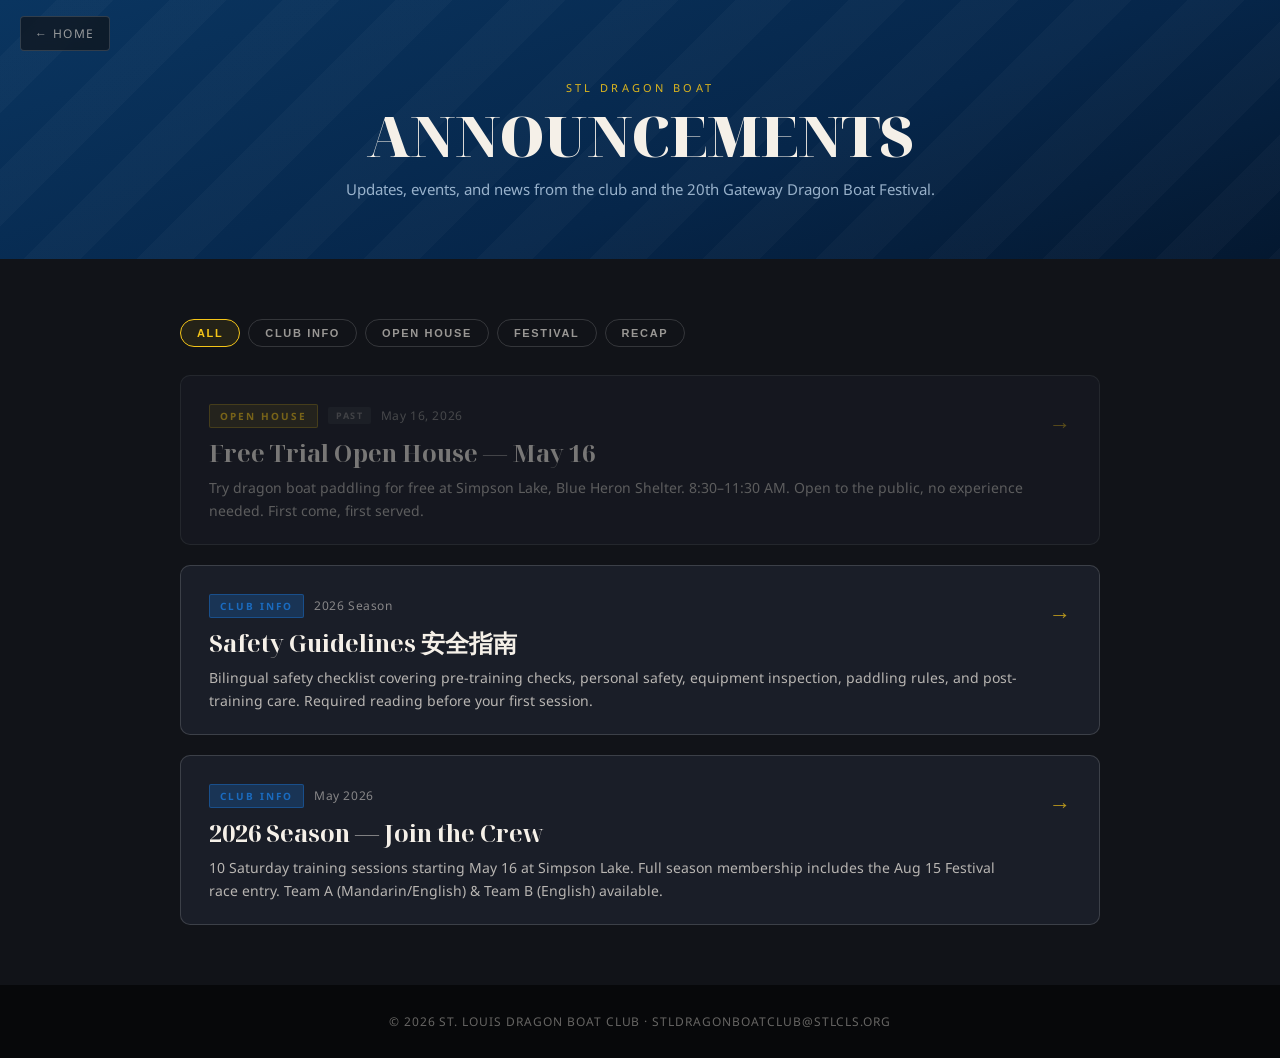
==== announcements.html @ c7f33095 "Add Drop-In section, next session bar, past event badges - Add Drop-In ($20) button/quick-link (href" ====
<!DOCTYPE html>
<html lang="en">
<head>
<meta charset="UTF-8">
<meta name="viewport" content="width=device-width, initial-scale=1.0">
<title>Announcements — STL Dragon Boat</title>
<link rel="stylesheet" href="style.css">
<style>
.page-hero {
  background: linear-gradient(160deg, #0A3560 0%, #06264A 60%, #041830 100%);
  padding: 80px 20px 60px;
  text-align: center;
  position: relative;
  overflow: hidden;
}
.page-hero::before {
  content: '';
  position: absolute;
  inset: 0;
  background: repeating-linear-gradient(
    135deg,
    transparent, transparent 40px,
    rgba(255,255,255,0.025) 40px,
    rgba(255,255,255,0.025) 80px
  );
}
.page-hero-inner { position: relative; z-index: 2; max-width: 600px; margin: 0 auto; }
.page-hero h1 {
  font-size: clamp(32px, 7vw, 56px);
  text-transform: uppercase;
  letter-spacing: -0.01em;
}
.page-hero p { font-size: 15px; color: var(--mist); opacity: 0.75; margin-top: 12px; }

.filter-row {
  display: flex;
  gap: 8px;
  flex-wrap: wrap;
  margin-bottom: 28px;
}
.filter-btn {
  padding: 7px 16px;
  border-radius: 20px;
  font-size: 11px;
  font-weight: 600;
  letter-spacing: 0.15em;
  text-transform: uppercase;
  border: 1px solid var(--border);
  background: transparent;
  color: rgba(245,240,232,0.6);
  cursor: pointer;
  transition: all 0.15s;
}
.filter-btn:hover,
.filter-btn.active { border-color: var(--gold); color: var(--gold); background: rgba(245,197,24,0.08); }

/* show/hide by data-type */
.post-card[data-type] { display: grid; }
body[data-filter="club"]     .post-card:not([data-type="club"])      { display: none; }
body[data-filter="openhouse"] .post-card:not([data-type="openhouse"]){ display: none; }
body[data-filter="festival"]  .post-card:not([data-type="festival"]) { display: none; }
body[data-filter="recap"]     .post-card:not([data-type="recap"])    { display: none; }
</style>
</head>
<body>

<nav class="back-nav">
  <a href="index.html" class="back-link">← Home</a>
</nav>

<div class="page-hero">
  <div class="page-hero-inner">
    <span class="section-label">STL Dragon Boat</span>
    <h1>Announcements</h1>
    <p>Updates, events, and news from the club and the 20th Gateway Dragon Boat Festival.</p>
  </div>
</div>

<section>
  <!-- Filter buttons -->
  <div class="filter-row">
    <button class="filter-btn active" onclick="setFilter(this, '')">All</button>
    <button class="filter-btn" onclick="setFilter(this, 'club')">Club Info</button>
    <button class="filter-btn" onclick="setFilter(this, 'openhouse')">Open House</button>
    <button class="filter-btn" onclick="setFilter(this, 'festival')">Festival</button>
    <button class="filter-btn" onclick="setFilter(this, 'recap')">Recap</button>
  </div>

  <!-- Post list — Claude adds new cards here (newest first) -->
  <div class="post-grid">

    <a class="post-card is-past" href="posts/open-house-2026-05-16.html" data-type="openhouse">
      <div>
        <div class="post-meta">
          <span class="post-type type-openhouse">Open House</span>
          <span class="badge-past">Past</span>
          <span class="post-date">May 16, 2026</span>
        </div>
        <div class="post-title">Free Trial Open House — May 16</div>
        <div class="post-summary">Try dragon boat paddling for free at Simpson Lake, Blue Heron Shelter. 8:30–11:30 AM. Open to the public, no experience needed. First come, first served.</div>
      </div>
      <div class="post-arrow">→</div>
    </a>

    <a class="post-card" href="posts/safety.html" data-type="club">
      <div>
        <div class="post-meta">
          <span class="post-type type-club">Club Info</span>
          <span class="post-date">2026 Season</span>
        </div>
        <div class="post-title">Safety Guidelines 安全指南</div>
        <div class="post-summary">Bilingual safety checklist covering pre-training checks, personal safety, equipment inspection, paddling rules, and post-training care. Required reading before your first session.</div>
      </div>
      <div class="post-arrow">→</div>
    </a>

    <a class="post-card" href="posts/season-2026.html" data-type="club">
      <div>
        <div class="post-meta">
          <span class="post-type type-club">Club Info</span>
          <span class="post-date">May 2026</span>
        </div>
        <div class="post-title">2026 Season — Join the Crew</div>
        <div class="post-summary">10 Saturday training sessions starting May 16 at Simpson Lake. Full season membership includes the Aug 15 Festival race entry. Team A (Mandarin/English) &amp; Team B (English) available.</div>
      </div>
      <div class="post-arrow">→</div>
    </a>

  </div>
</section>

<footer>
  © 2026 St. Louis Dragon Boat Club · stldragonboatclub@stlcls.org
</footer>

<script>
function setFilter(btn, type) {
  document.querySelectorAll('.filter-btn').forEach(b => b.classList.remove('active'));
  btn.classList.add('active');
  document.body.dataset.filter = type;
}
</script>
</body>
</html>
---- style.css ----
/* ═══════════════════════════════════════════════════
   STL Dragon Boat — Shared Design System
   All pages import this file for consistent styling.
   ═══════════════════════════════════════════════════ */

@import url('https://fonts.googleapis.com/css2?family=Noto+Serif+Display:wght@700;900&family=Noto+Sans:wght@300;400;600&family=Noto+Serif+SC:wght@700&display=swap');

/* ── TOKENS ── */
:root {
  --red:          #D91F3A;
  --gold:         #F5C518;
  --gold-dark:    #C9A000;
  --ink:          #111318;
  --paper:        #F5F0E8;
  --water:        #0A3560;
  --water-light:  #1A6BBF;
  --mist:         #C8DFF5;
  --surface:      #1A1E28;
  --surface2:     #222736;
  --border:       rgba(255,255,255,0.15);
  color-scheme: dark;
}

html { background: #111318; }

*, *::before, *::after { box-sizing: border-box; margin: 0; padding: 0; }

body {
  background: #111318 !important;
  color: #F5F0E8 !important;
  font-family: 'Noto Sans', sans-serif;
  font-weight: 400;
  overflow-x: hidden;
  -webkit-font-smoothing: antialiased;
  -moz-osx-font-smoothing: grayscale;
}

/* ── TYPOGRAPHY ── */
h1 {
  font-family: 'Noto Serif Display', serif;
  font-weight: 900;
  font-size: clamp(28px, 6vw, 52px);
  line-height: 1.1;
  letter-spacing: -0.01em;
  color: var(--paper);
}
h1 .accent {
  color: var(--gold);
  display: block;
  font-size: clamp(52px, 13vw, 120px);
}

h2 {
  font-family: 'Noto Serif Display', serif;
  font-weight: 700;
  font-size: clamp(24px, 5vw, 44px);
  line-height: 1.1;
  margin-bottom: 28px;
  color: var(--paper);
}

h3 {
  font-family: 'Noto Serif Display', serif;
  font-weight: 700;
  line-height: 1.2;
  color: var(--paper);
}

/* ── LAYOUT ── */
section {
  padding: 60px 20px;
  max-width: 960px;
  margin: 0 auto;
}
@media (max-width: 480px) {
  section { padding: 44px 16px; }
}

/* ── UTILITY ── */
.section-label {
  font-size: 11px;
  letter-spacing: 0.3em;
  text-transform: uppercase;
  color: var(--gold);
  margin-bottom: 10px;
  display: block;
  opacity: 0.9;
}

.divider {
  width: 100%;
  height: 1px;
  background: linear-gradient(90deg, transparent, var(--gold-dark), transparent);
  opacity: 0.35;
  max-width: 960px;
  margin: 0 auto;
}

.mt16 { margin-top: 16px; }
.mt32 { margin-top: 32px; }

/* ── BUTTONS ── */
.btn {
  display: inline-flex;
  align-items: center;
  justify-content: center;
  padding: 15px 28px;
  border-radius: 4px;
  font-family: 'Noto Sans', sans-serif;
  font-weight: 600;
  font-size: 14px;
  letter-spacing: 0.1em;
  text-transform: uppercase;
  text-decoration: none;
  transition: transform 0.15s, box-shadow 0.15s;
  cursor: pointer;
  min-height: 48px;
}
.btn:hover        { transform: translateY(-2px); box-shadow: 0 8px 24px rgba(0,0,0,0.45); }
.btn-primary      { background: var(--red);  color: #fff; }
.btn-gold         { background: var(--gold); color: var(--ink); }
.btn-ghost        { background: transparent; color: var(--paper); border: 1.5px solid rgba(245,240,232,0.4); }
.btn-ghost:hover  { border-color: var(--gold); color: var(--gold); }

/* ── HERO (base) ── */
.hero {
  position: relative;
  min-height: 100svh;
  display: flex;
  flex-direction: column;
  align-items: center;
  justify-content: center;
  overflow: hidden;
  background: linear-gradient(160deg, #0A3560 0%, #06264A 60%, #041830 100%);
  padding: 60px 20px 90px;
}

.hero::before {
  content: '';
  position: absolute;
  inset: 0;
  background: repeating-linear-gradient(
    135deg,
    transparent,
    transparent 40px,
    rgba(255,255,255,0.025) 40px,
    rgba(255,255,255,0.025) 80px
  );
}

.hero-inner {
  position: relative;
  z-index: 2;
  text-align: center;
  max-width: 860px;
}

/* ── RIPPLE ANIMATION ── */
.ripple {
  position: absolute;
  border-radius: 50%;
  border: 1px solid rgba(245,197,24,0.15);
  animation: expand 6s ease-out infinite;
  pointer-events: none;
}
.ripple:nth-child(1) { width: 300px;  height: 300px;  top: 50%; left: 50%; margin: -150px 0 0 -150px; animation-delay: 0s; }
.ripple:nth-child(2) { width: 600px;  height: 600px;  top: 50%; left: 50%; margin: -300px 0 0 -300px; animation-delay: 1.5s; }
.ripple:nth-child(3) { width: 900px;  height: 900px;  top: 50%; left: 50%; margin: -450px 0 0 -450px; animation-delay: 3s; }
.ripple:nth-child(4) { width: 1200px; height: 1200px; top: 50%; left: 50%; margin: -600px 0 0 -600px; animation-delay: 4.5s; }

@keyframes expand {
  0%   { transform: scale(0.2); opacity: 0; }
  20%  { opacity: 1; }
  100% { transform: scale(1);   opacity: 0; }
}

/* ── WAVE SVG ── */
.wave { position: absolute; bottom: -2px; left: 0; width: 100%; }

/* ── DRAGON EMOJI FLOAT ── */
.dragon-emoji {
  font-size: clamp(60px, 12vw, 100px);
  display: block;
  margin-bottom: 16px;
  animation: float 4s ease-in-out infinite;
}
@keyframes float {
  0%, 100% { transform: translateY(0); }
  50%       { transform: translateY(-12px); }
}

.chinese-subtitle {
  font-family: 'Noto Serif SC', serif;
  font-size: clamp(28px, 6vw, 52px);
  letter-spacing: 0.35em;
  color: var(--gold);
  opacity: 0.85;
  margin-bottom: 12px;
  display: block;
}

.tagline {
  font-size: clamp(13px, 2.2vw, 17px);
  letter-spacing: 0.2em;
  text-transform: uppercase;
  color: var(--mist);
  opacity: 0.75;
  margin: 20px 0 36px;
}

.cta-group {
  display: flex;
  gap: 12px;
  justify-content: center;
  flex-wrap: wrap;
  margin-bottom: 12px;
}

/* ── BACK NAV ── */
.back-nav {
  position: fixed;
  top: 16px;
  left: 20px;
  z-index: 100;
}
.back-link {
  display: inline-flex;
  align-items: center;
  gap: 6px;
  font-size: 12px;
  letter-spacing: 0.12em;
  text-transform: uppercase;
  color: rgba(245,240,232,0.6);
  text-decoration: none;
  background: rgba(17,19,24,0.7);
  backdrop-filter: blur(8px);
  padding: 8px 14px;
  border-radius: 4px;
  border: 1px solid var(--border);
  transition: color 0.15s, border-color 0.15s;
}
.back-link:hover { color: var(--gold); border-color: rgba(245,197,24,0.4); }

/* ── ANNOUNCEMENT CARD (used in announcements.html) ── */
.post-grid {
  display: grid;
  gap: 20px;
}

.post-card {
  background: var(--surface);
  border: 1px solid var(--border);
  border-radius: 10px;
  padding: 28px 28px 22px;
  display: grid;
  grid-template-columns: 1fr auto;
  gap: 12px 24px;
  align-items: start;
  transition: border-color 0.15s, background 0.15s;
  text-decoration: none;
  color: inherit;
}
.post-card:hover { border-color: rgba(245,197,24,0.45); background: rgba(245,197,24,0.05); }

.post-meta { display: flex; align-items: center; gap: 10px; margin-bottom: 10px; flex-wrap: wrap; }
.post-type {
  font-size: 10px;
  font-weight: 700;
  letter-spacing: 0.2em;
  text-transform: uppercase;
  padding: 4px 10px;
  border-radius: 2px;
}
.type-club     { background: rgba(26,107,191,0.3);  color: var(--water-light); border: 1px solid rgba(26,107,191,0.5); }
.type-openhouse{ background: rgba(245,197,24,0.15); color: var(--gold);         border: 1px solid rgba(245,197,24,0.4); }
.type-festival { background: rgba(217,31,58,0.2);   color: #FF6B81;             border: 1px solid rgba(217,31,58,0.45); }
.type-recap    { background: rgba(255,255,255,0.07); color: var(--paper);       border: 1px solid var(--border); }

.post-date { font-size: 12px; color: rgba(245,240,232,0.5); letter-spacing: 0.05em; }
.post-title { font-family: 'Noto Serif Display', serif; font-size: clamp(18px,3vw,24px); font-weight: 700; line-height: 1.25; margin-bottom: 8px; }
.post-summary { font-size: 14px; line-height: 1.65; color: rgba(245,240,232,0.72); }
.post-arrow { color: var(--gold); font-size: 22px; margin-top: 4px; opacity: 0.7; transition: opacity 0.15s, transform 0.15s; }
.post-card:hover .post-arrow { opacity: 1; transform: translateX(4px); }

/* ── PAST BADGE & CARD ── */
.badge-past {
  display: inline-block;
  background: rgba(255,255,255,0.07);
  color: rgba(245,240,232,0.4);
  font-size: 9px;
  font-weight: 700;
  letter-spacing: 0.13em;
  text-transform: uppercase;
  padding: 2px 8px;
  border-radius: 2px;
  vertical-align: middle;
}
.post-card.is-past {
  opacity: 0.45;
  pointer-events: none;
}
.post-card.is-past:hover {
  border-color: var(--border);
  background: var(--surface);
}

/* ── FOOTER ── */
footer {
  background: rgba(0,0,0,0.6);
  text-align: center;
  padding: 28px 20px;
  font-size: 12px;
  color: rgba(245,240,232,0.4);
  letter-spacing: 0.08em;
  text-transform: uppercase;
}
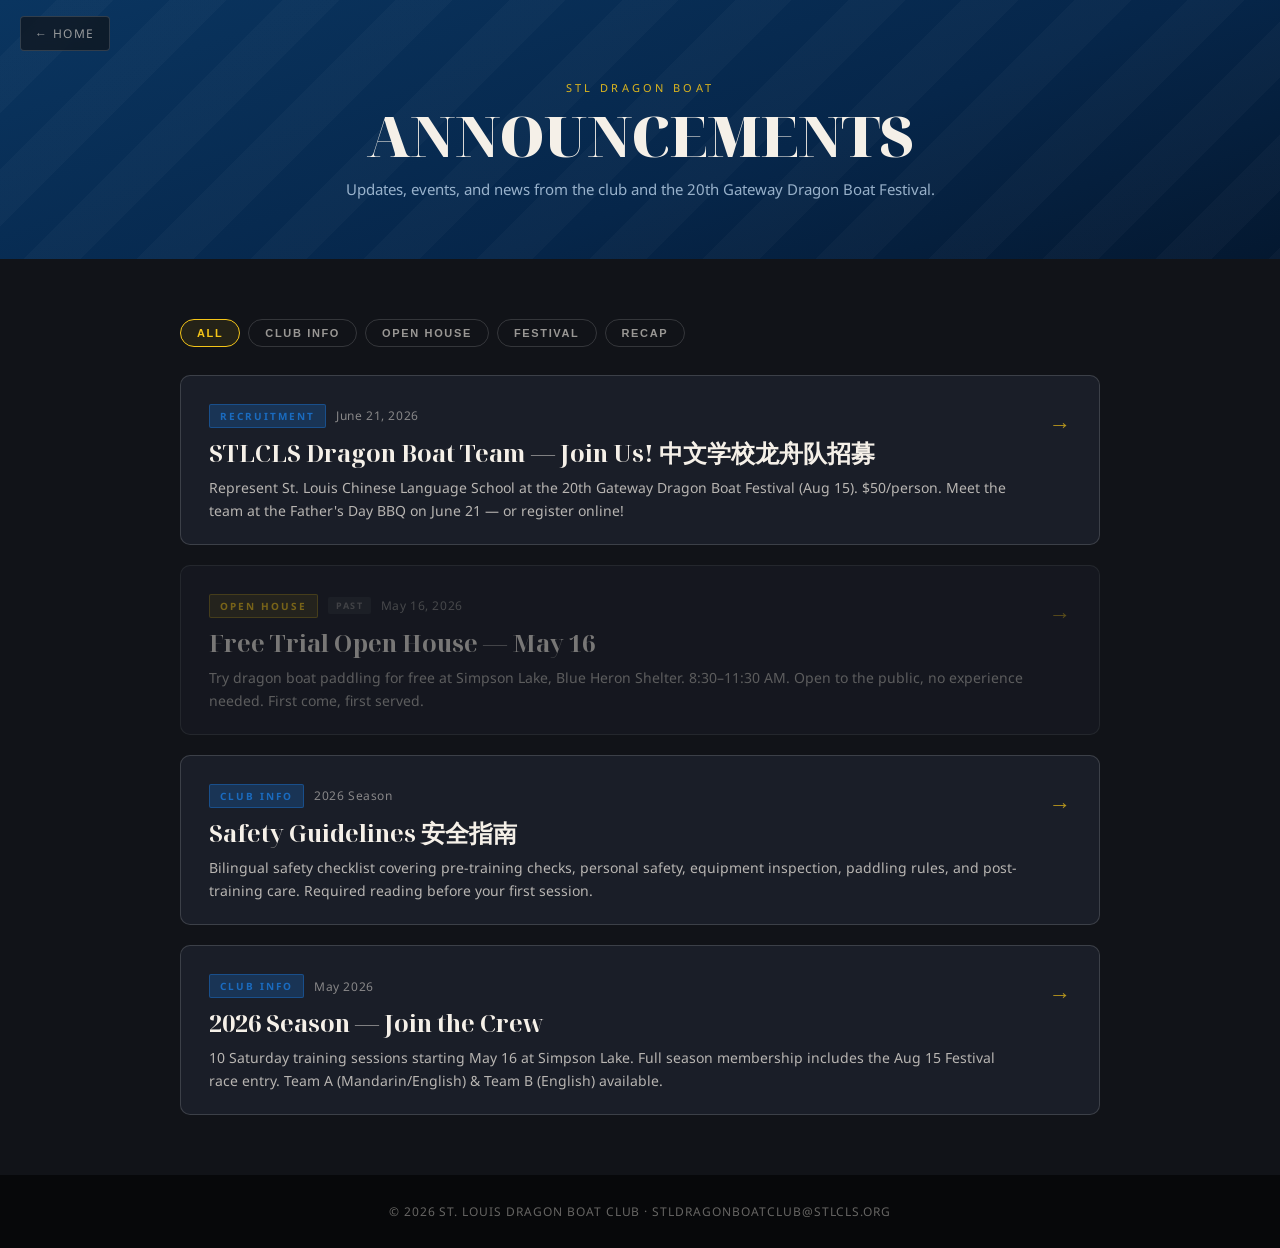
==== commit f6c36765: "Add STLCLS dragon boat team recruitment page - New page: posts/stlcls-team-2026.html with recruitmen" ====
--- a/announcements.html
+++ b/announcements.html
@@ -89,6 +89,18 @@
   <!-- Post list — Claude adds new cards here (newest first) -->
   <div class="post-grid">
 
+    <a class="post-card" href="posts/stlcls-team-2026.html" data-type="club">
+      <div>
+        <div class="post-meta">
+          <span class="post-type type-club">Recruitment</span>
+          <span class="post-date">June 21, 2026</span>
+        </div>
+        <div class="post-title">STLCLS Dragon Boat Team — Join Us! 中文学校龙舟队招募</div>
+        <div class="post-summary">Represent St. Louis Chinese Language School at the 20th Gateway Dragon Boat Festival (Aug 15). $50/person. Meet the team at the Father's Day BBQ on June 21 — or register online!</div>
+      </div>
+      <div class="post-arrow">→</div>
+    </a>
+
     <a class="post-card is-past" href="posts/open-house-2026-05-16.html" data-type="openhouse">
       <div>
         <div class="post-meta">
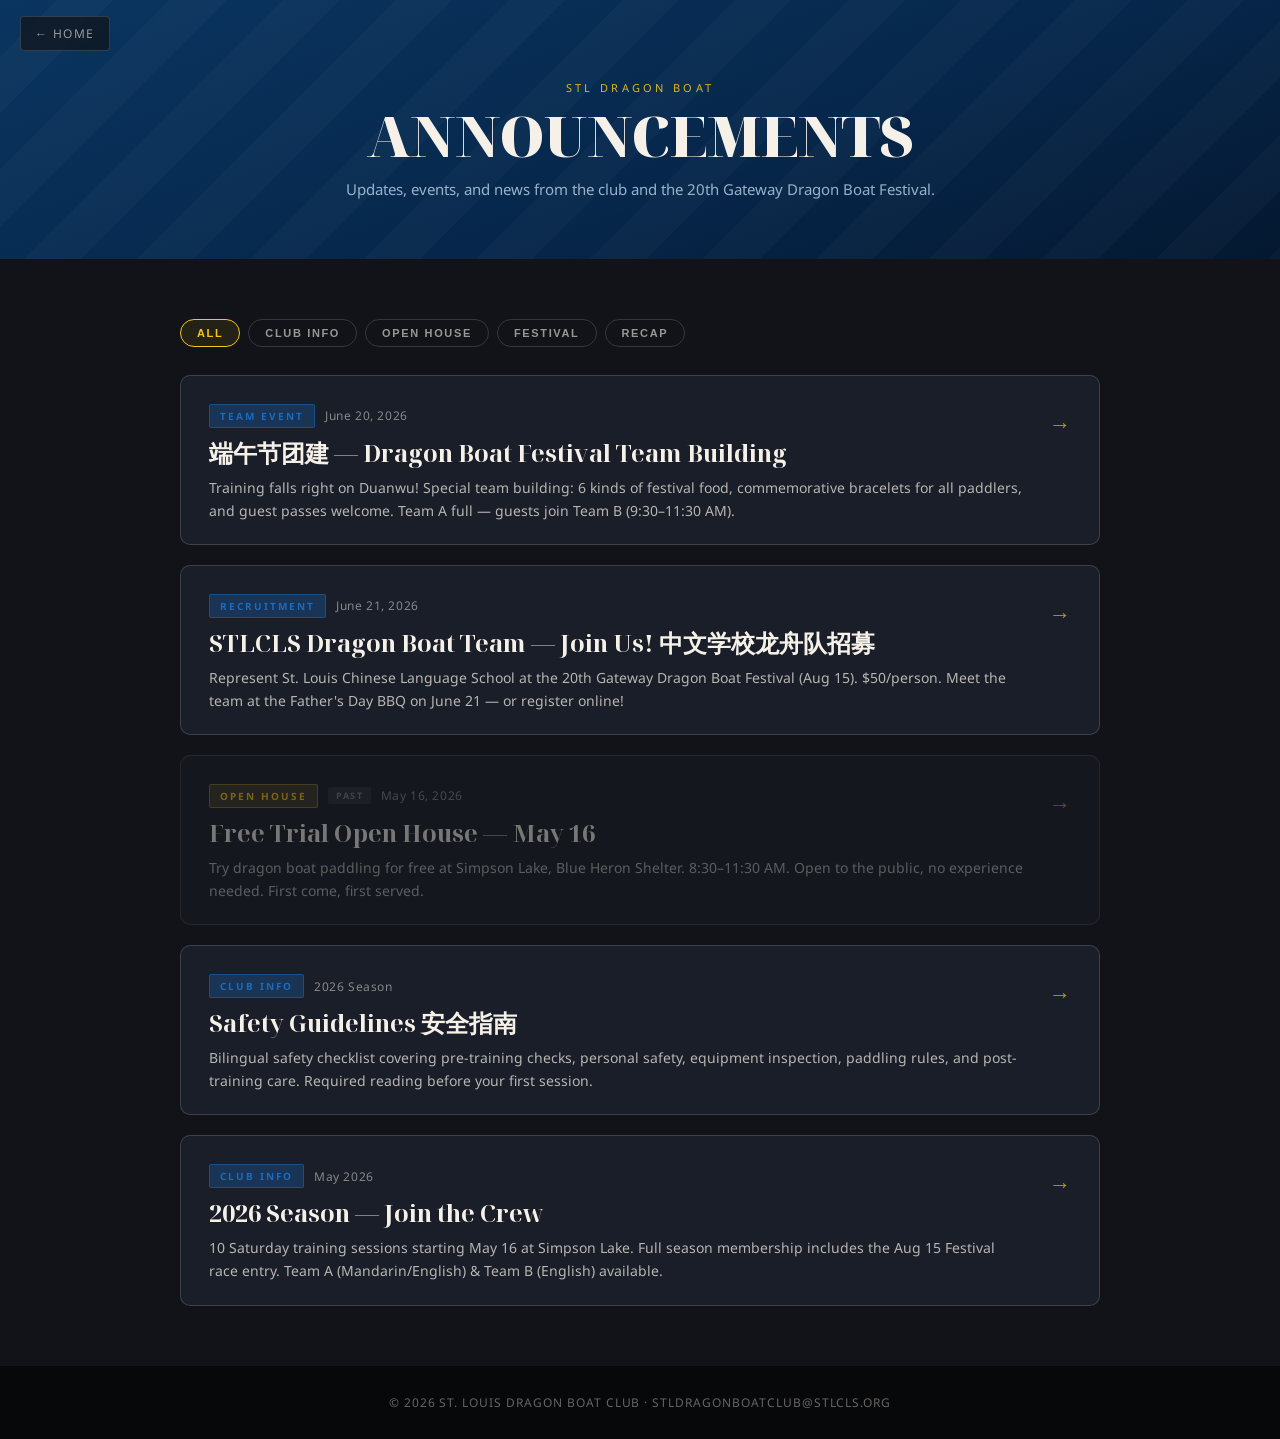
==== commit dcf306f5: "Add Duanwu team building event page (June 20, 2026) New page posts/duanwu-2026-06-20.html with festi" ====
--- a/announcements.html
+++ b/announcements.html
@@ -89,6 +89,18 @@
   <!-- Post list — Claude adds new cards here (newest first) -->
   <div class="post-grid">
 
+    <a class="post-card" href="posts/duanwu-2026-06-20.html" data-type="club">
+      <div>
+        <div class="post-meta">
+          <span class="post-type type-club">Team Event</span>
+          <span class="post-date">June 20, 2026</span>
+        </div>
+        <div class="post-title">端午节团建 — Dragon Boat Festival Team Building</div>
+        <div class="post-summary">Training falls right on Duanwu! Special team building: 6 kinds of festival food, commemorative bracelets for all paddlers, and guest passes welcome. Team A full — guests join Team B (9:30–11:30 AM).</div>
+      </div>
+      <div class="post-arrow">→</div>
+    </a>
+
     <a class="post-card" href="posts/stlcls-team-2026.html" data-type="club">
       <div>
         <div class="post-meta">
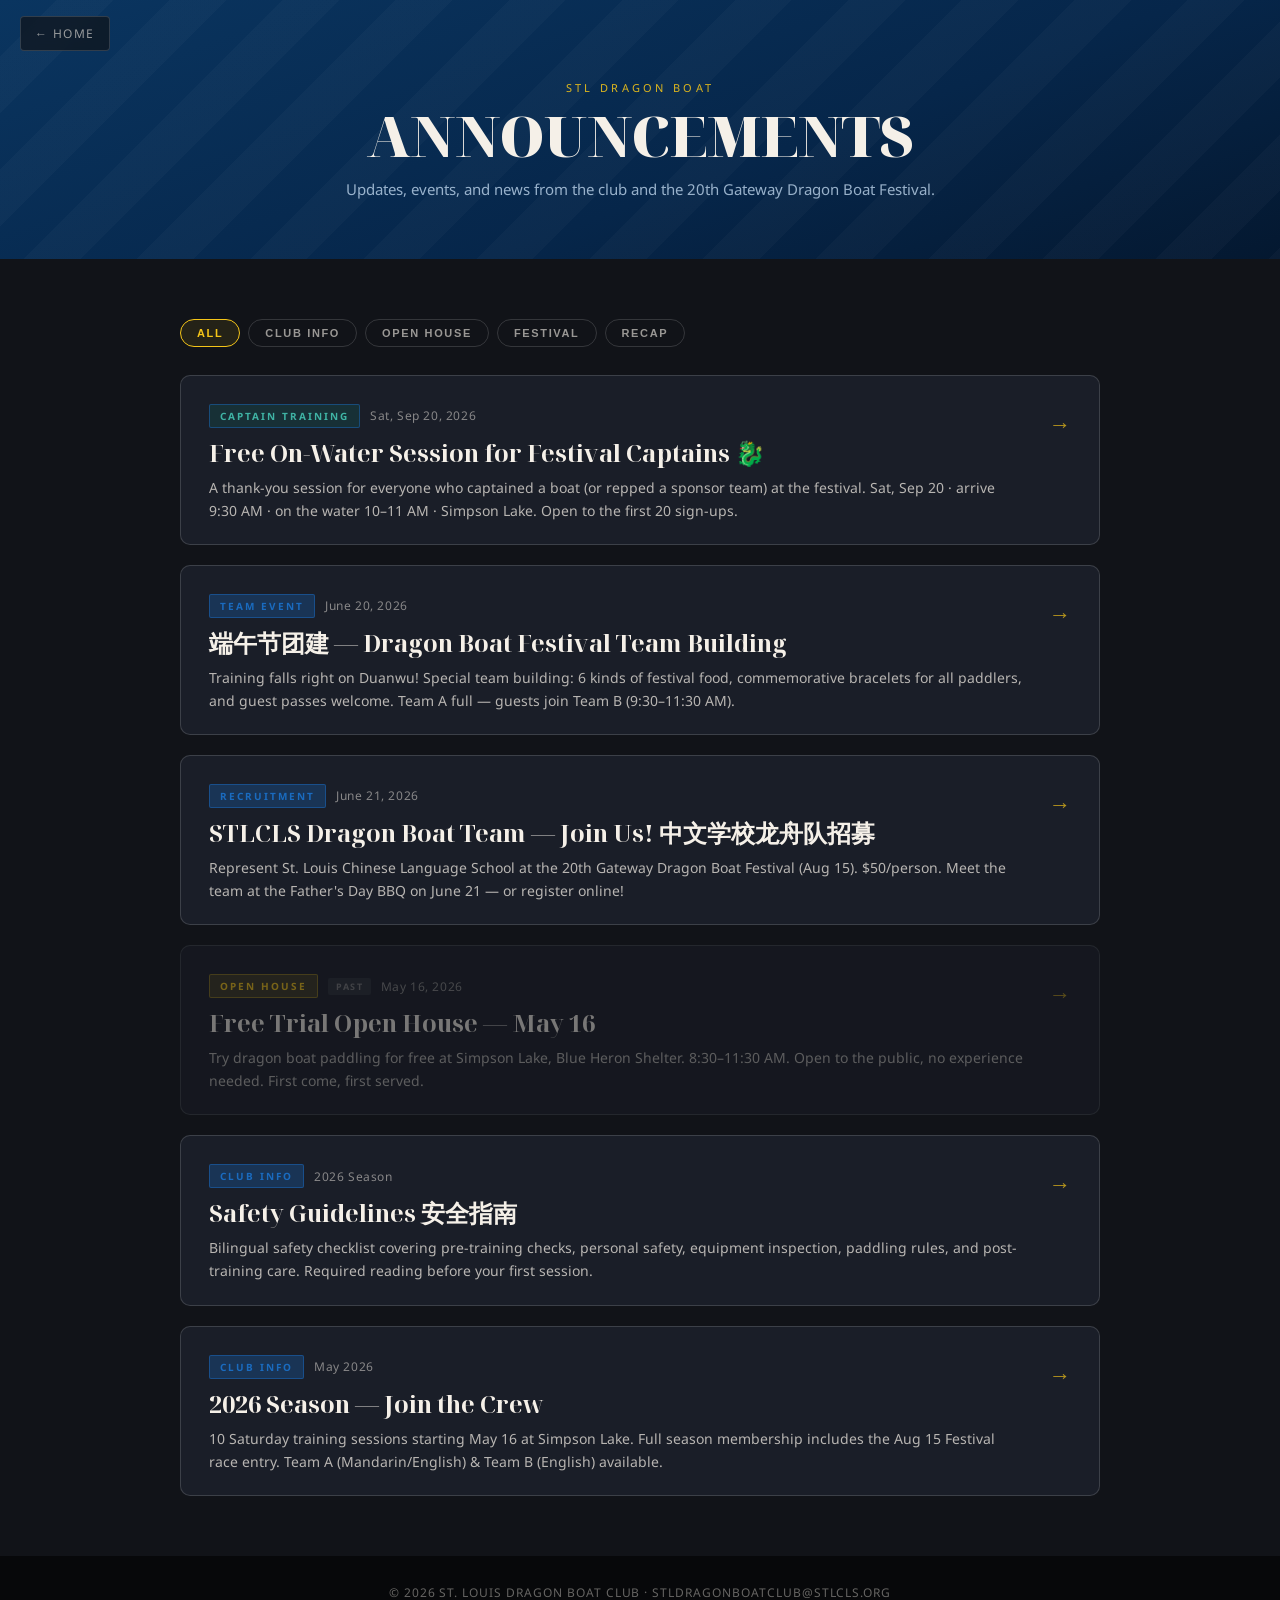
==== commit 01eb83bf: "Add event cancellation + optional notes box; auto-sync announcements on cancel - Events tab can now " ====
--- a/announcements.html
+++ b/announcements.html
@@ -89,6 +89,18 @@
   <!-- Post list — Claude adds new cards here (newest first) -->
   <div class="post-grid">
 
+    <a class="post-card" href="captain-session-2026-09-20.html" data-type="club">
+      <div>
+        <div class="post-meta">
+          <span class="post-type type-club" style="background:rgba(15,114,104,0.22);color:#3fb3a4;">Captain Training</span>
+          <span class="post-date">Sat, Sep 20, 2026</span>
+        </div>
+        <div class="post-title">Free On-Water Session for Festival Captains 🐉</div>
+        <div class="post-summary">A thank-you session for everyone who captained a boat (or repped a sponsor team) at the festival. Sat, Sep 20 · arrive 9:30 AM · on the water 10–11 AM · Simpson Lake. Open to the first 20 sign-ups.</div>
+      </div>
+      <div class="post-arrow">→</div>
+    </a>
+
     <a class="post-card" href="posts/duanwu-2026-06-20.html" data-type="club">
       <div>
         <div class="post-meta">
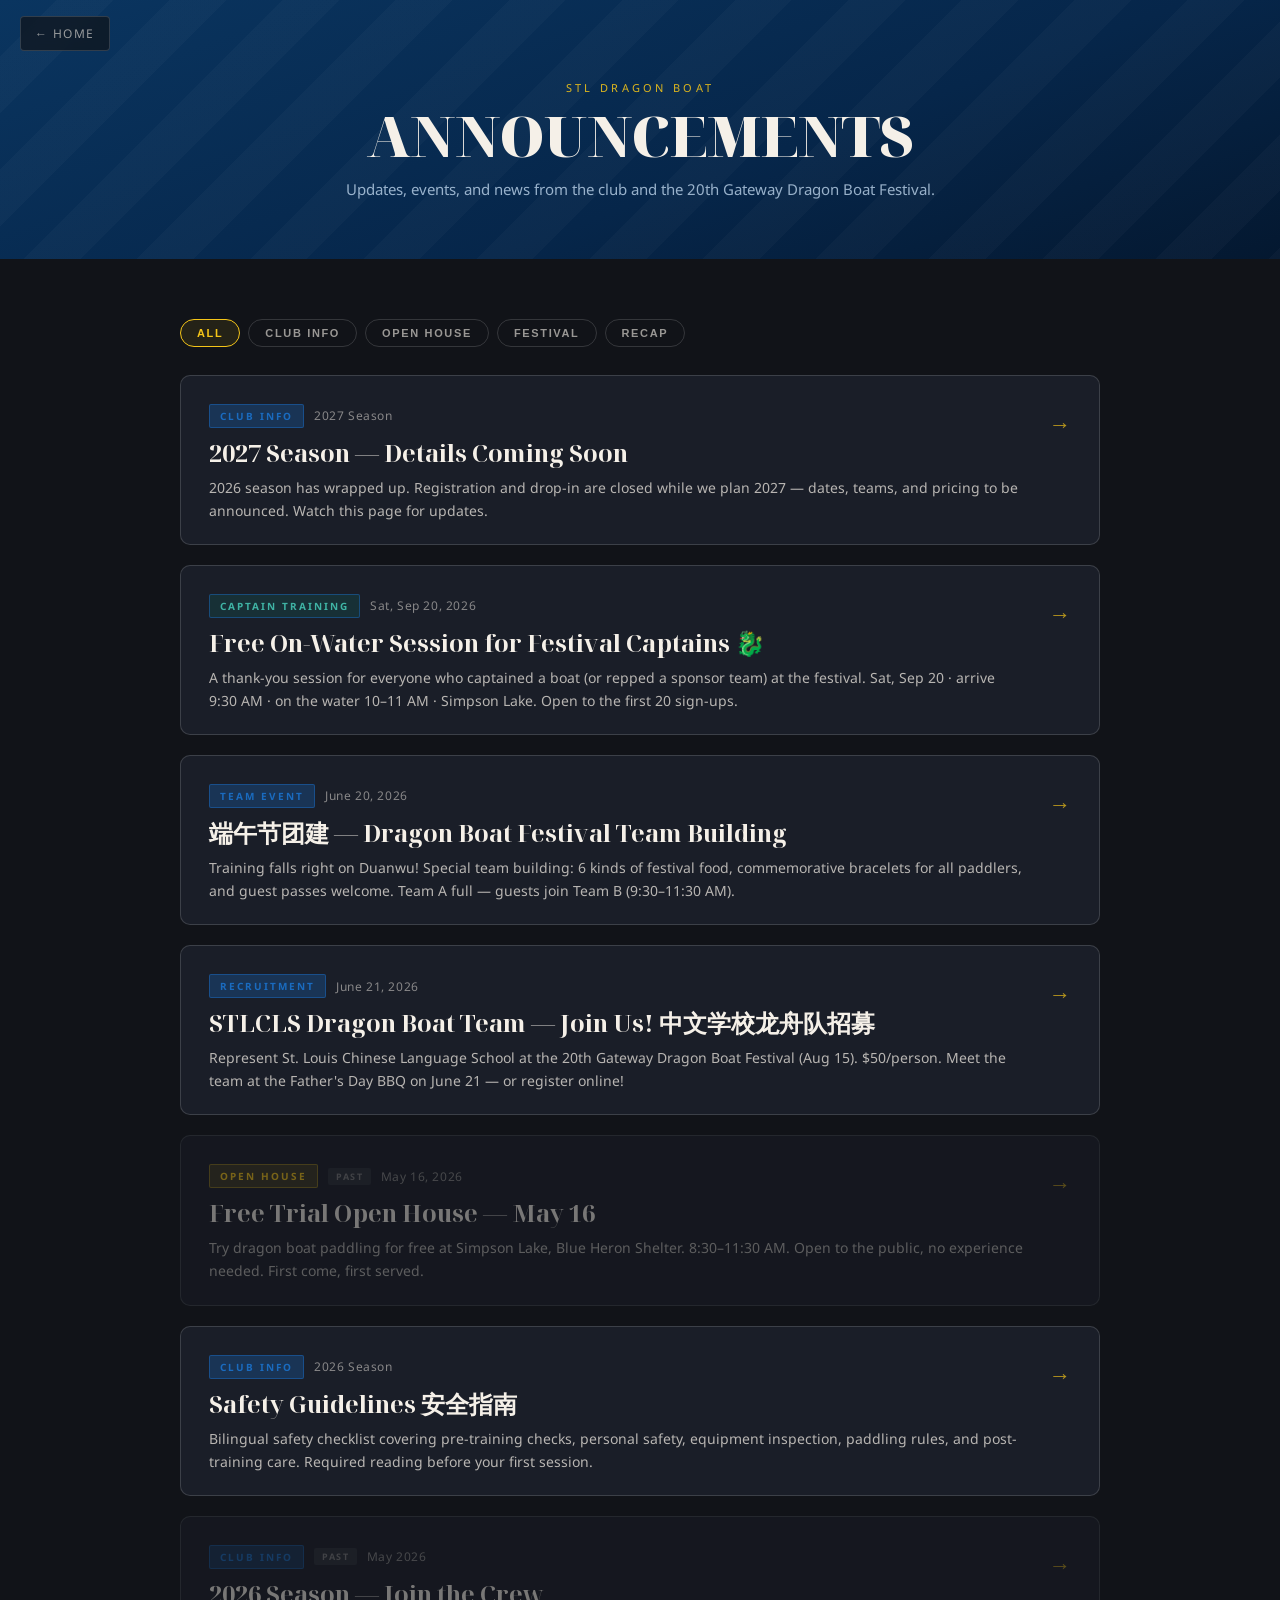
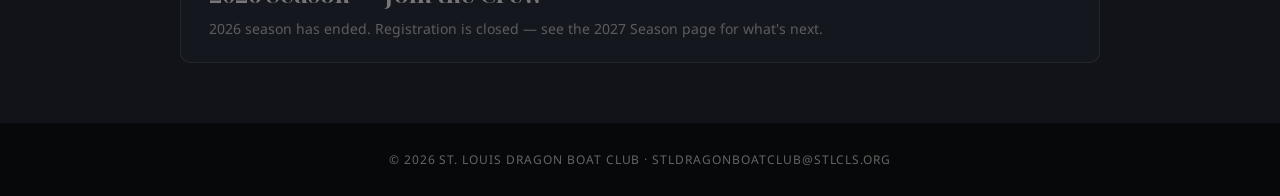
==== commit 2fb0309d: "Close 2026 registration/drop-in site-wide; promote 2027 season placeholder - Fix GitHub repository_d" ====
--- a/announcements.html
+++ b/announcements.html
@@ -89,6 +89,18 @@
   <!-- Post list — Claude adds new cards here (newest first) -->
   <div class="post-grid">
 
+    <a class="post-card" href="posts/season-2027.html" data-type="club">
+      <div>
+        <div class="post-meta">
+          <span class="post-type type-club">Club Info</span>
+          <span class="post-date">2027 Season</span>
+        </div>
+        <div class="post-title">2027 Season — Details Coming Soon</div>
+        <div class="post-summary">2026 season has wrapped up. Registration and drop-in are closed while we plan 2027 — dates, teams, and pricing to be announced. Watch this page for updates.</div>
+      </div>
+      <div class="post-arrow">→</div>
+    </a>
+
     <a class="post-card" href="captain-session-2026-09-20.html" data-type="club">
       <div>
         <div class="post-meta">
@@ -150,14 +162,15 @@
       <div class="post-arrow">→</div>
     </a>
 
-    <a class="post-card" href="posts/season-2026.html" data-type="club">
+    <a class="post-card is-past" href="posts/season-2026.html" data-type="club">
       <div>
         <div class="post-meta">
           <span class="post-type type-club">Club Info</span>
+          <span class="badge-past">Past</span>
           <span class="post-date">May 2026</span>
         </div>
         <div class="post-title">2026 Season — Join the Crew</div>
-        <div class="post-summary">10 Saturday training sessions starting May 16 at Simpson Lake. Full season membership includes the Aug 15 Festival race entry. Team A (Mandarin/English) &amp; Team B (English) available.</div>
+        <div class="post-summary">2026 season has ended. Registration is closed — see the 2027 Season page for what's next.</div>
       </div>
       <div class="post-arrow">→</div>
     </a>
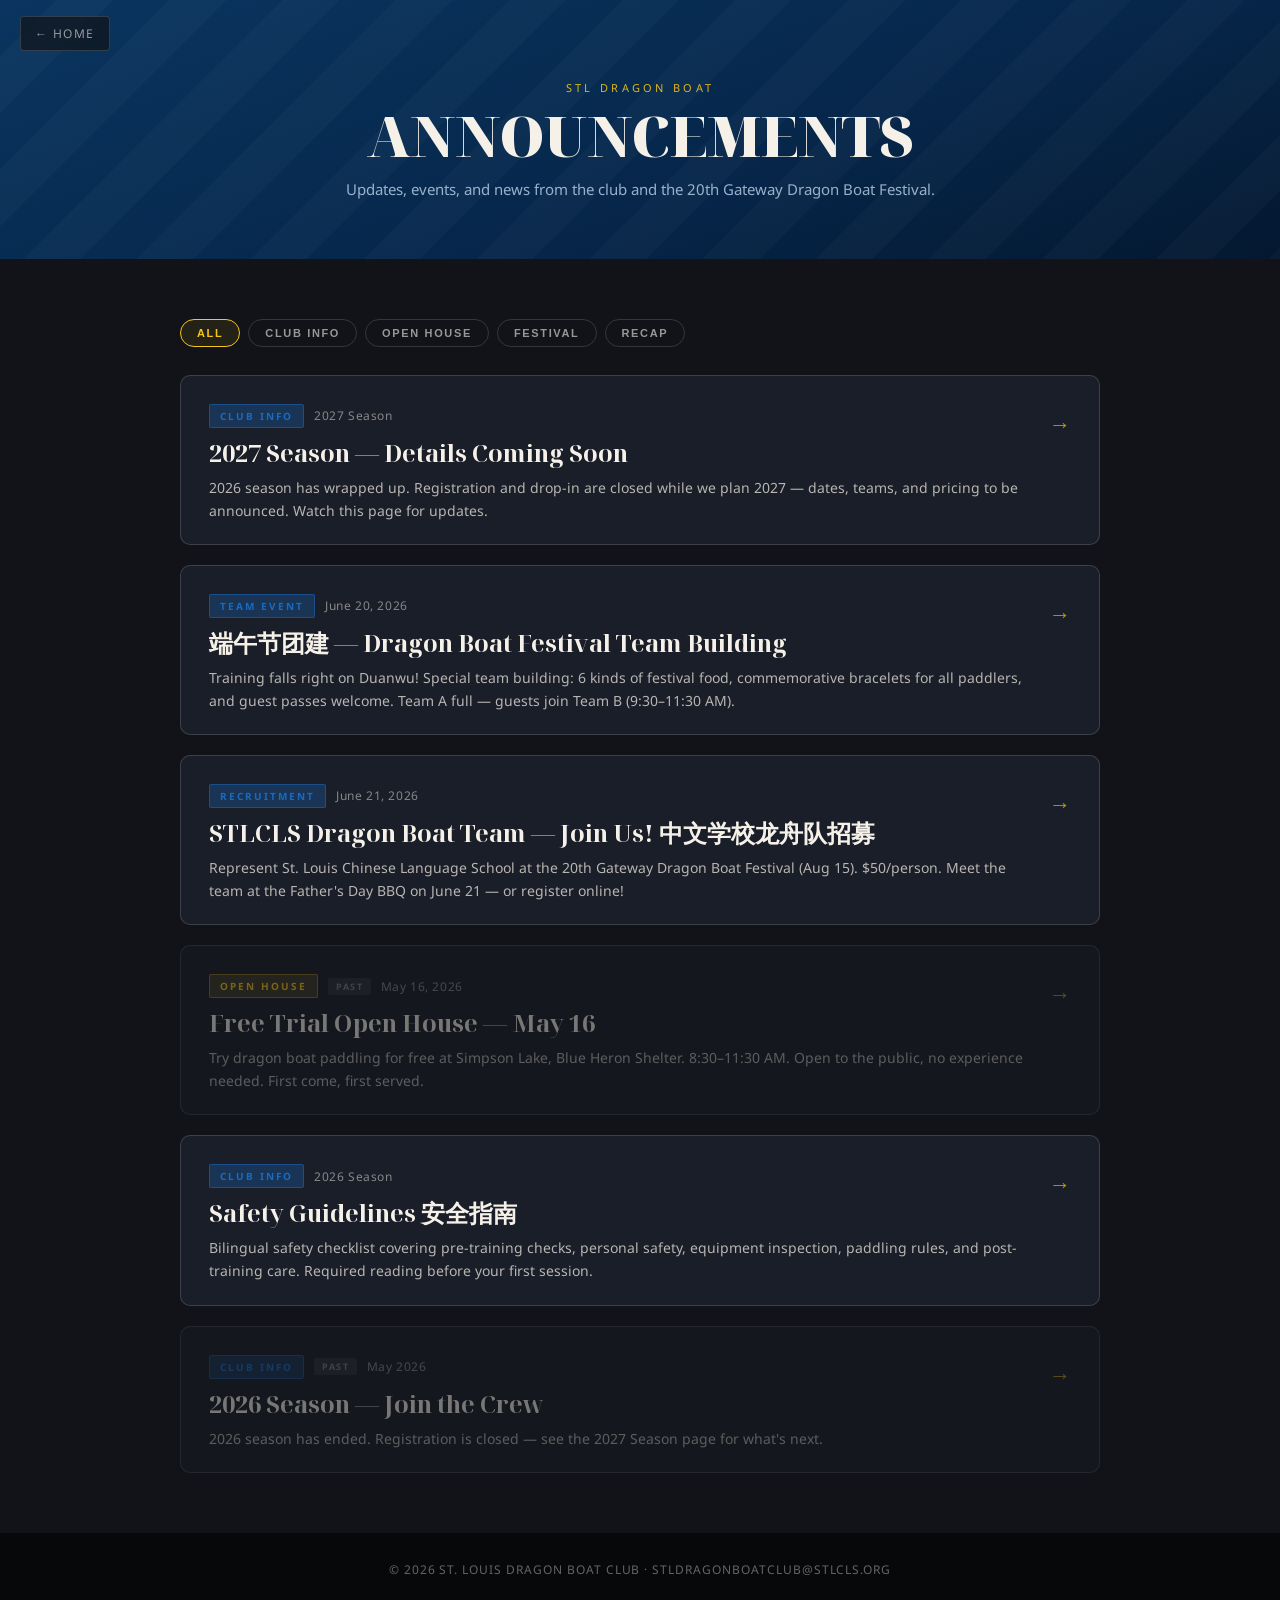
==== commit 39e460e9: "Add cancel_silently mode; remove 09/20 captain session from announcements - New optional Events tab " ====
--- a/announcements.html
+++ b/announcements.html
@@ -101,18 +101,6 @@
       <div class="post-arrow">→</div>
     </a>
 
-    <a class="post-card" href="captain-session-2026-09-20.html" data-type="club">
-      <div>
-        <div class="post-meta">
-          <span class="post-type type-club" style="background:rgba(15,114,104,0.22);color:#3fb3a4;">Captain Training</span>
-          <span class="post-date">Sat, Sep 20, 2026</span>
-        </div>
-        <div class="post-title">Free On-Water Session for Festival Captains 🐉</div>
-        <div class="post-summary">A thank-you session for everyone who captained a boat (or repped a sponsor team) at the festival. Sat, Sep 20 · arrive 9:30 AM · on the water 10–11 AM · Simpson Lake. Open to the first 20 sign-ups.</div>
-      </div>
-      <div class="post-arrow">→</div>
-    </a>
-
     <a class="post-card" href="posts/duanwu-2026-06-20.html" data-type="club">
       <div>
         <div class="post-meta">
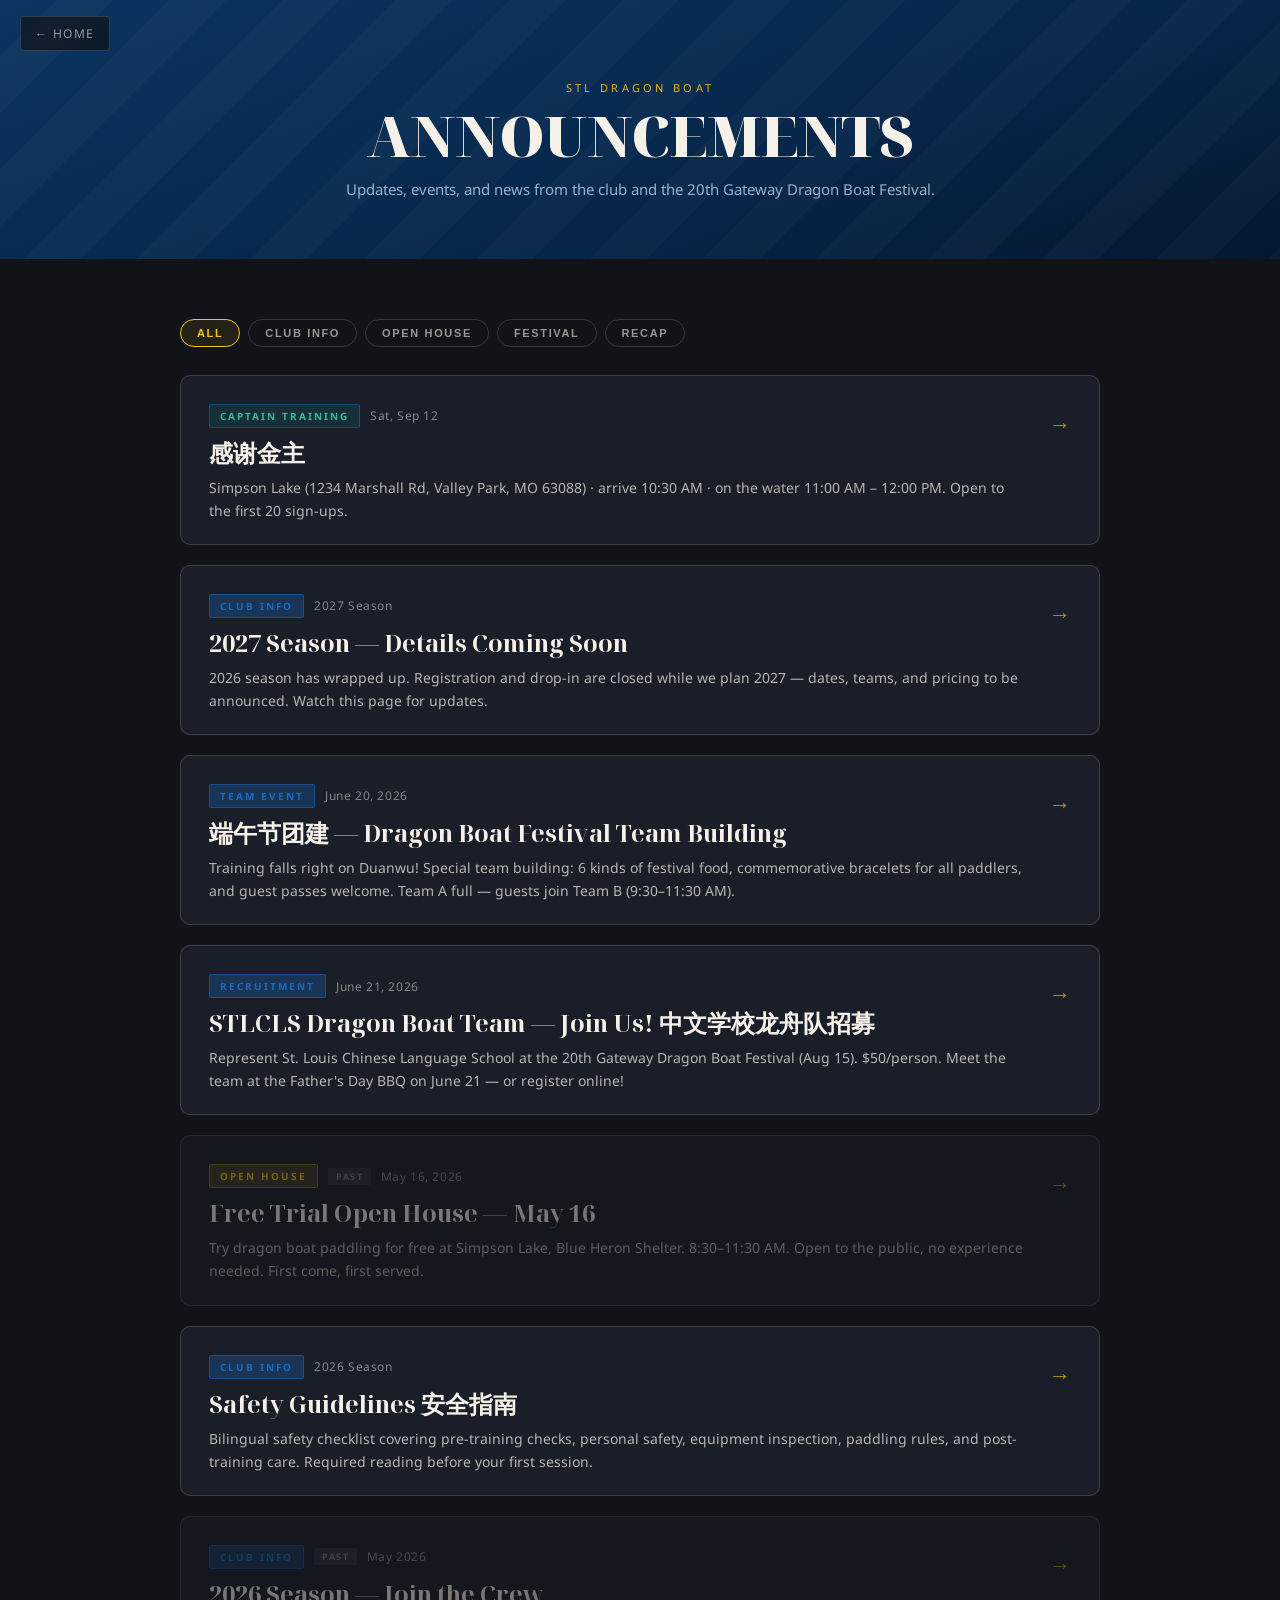
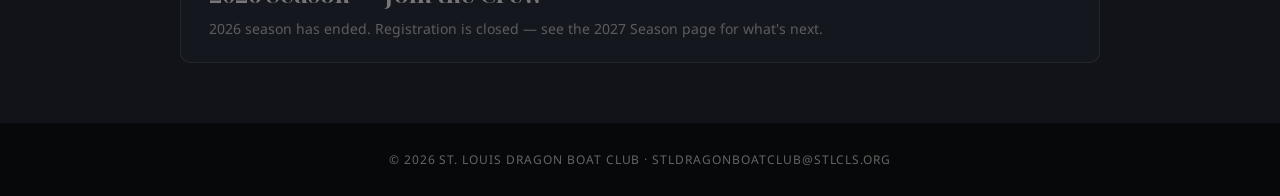
==== commit f878a94b: "Auto-build event page: captain-session-2026-09-12" ====
--- a/announcements.html
+++ b/announcements.html
@@ -88,6 +88,18 @@
 
   <!-- Post list — Claude adds new cards here (newest first) -->
   <div class="post-grid">
+    <a class="post-card" href="captain-session-2026-09-12.html" data-type="club">
+      <div>
+        <div class="post-meta">
+          <span class="post-type type-club" style="background:rgba(15,114,104,0.22);color:#3fb3a4;">Captain Training</span>
+          <span class="post-date">Sat, Sep 12</span>
+        </div>
+        <div class="post-title">感谢金主</div>
+        <div class="post-summary">Simpson Lake (1234 Marshall Rd, Valley Park, MO 63088) · arrive 10:30 AM · on the water 11:00 AM – 12:00 PM. Open to the first 20 sign-ups.</div>
+      </div>
+      <div class="post-arrow">→</div>
+    </a>
+
 
     <a class="post-card" href="posts/season-2027.html" data-type="club">
       <div>
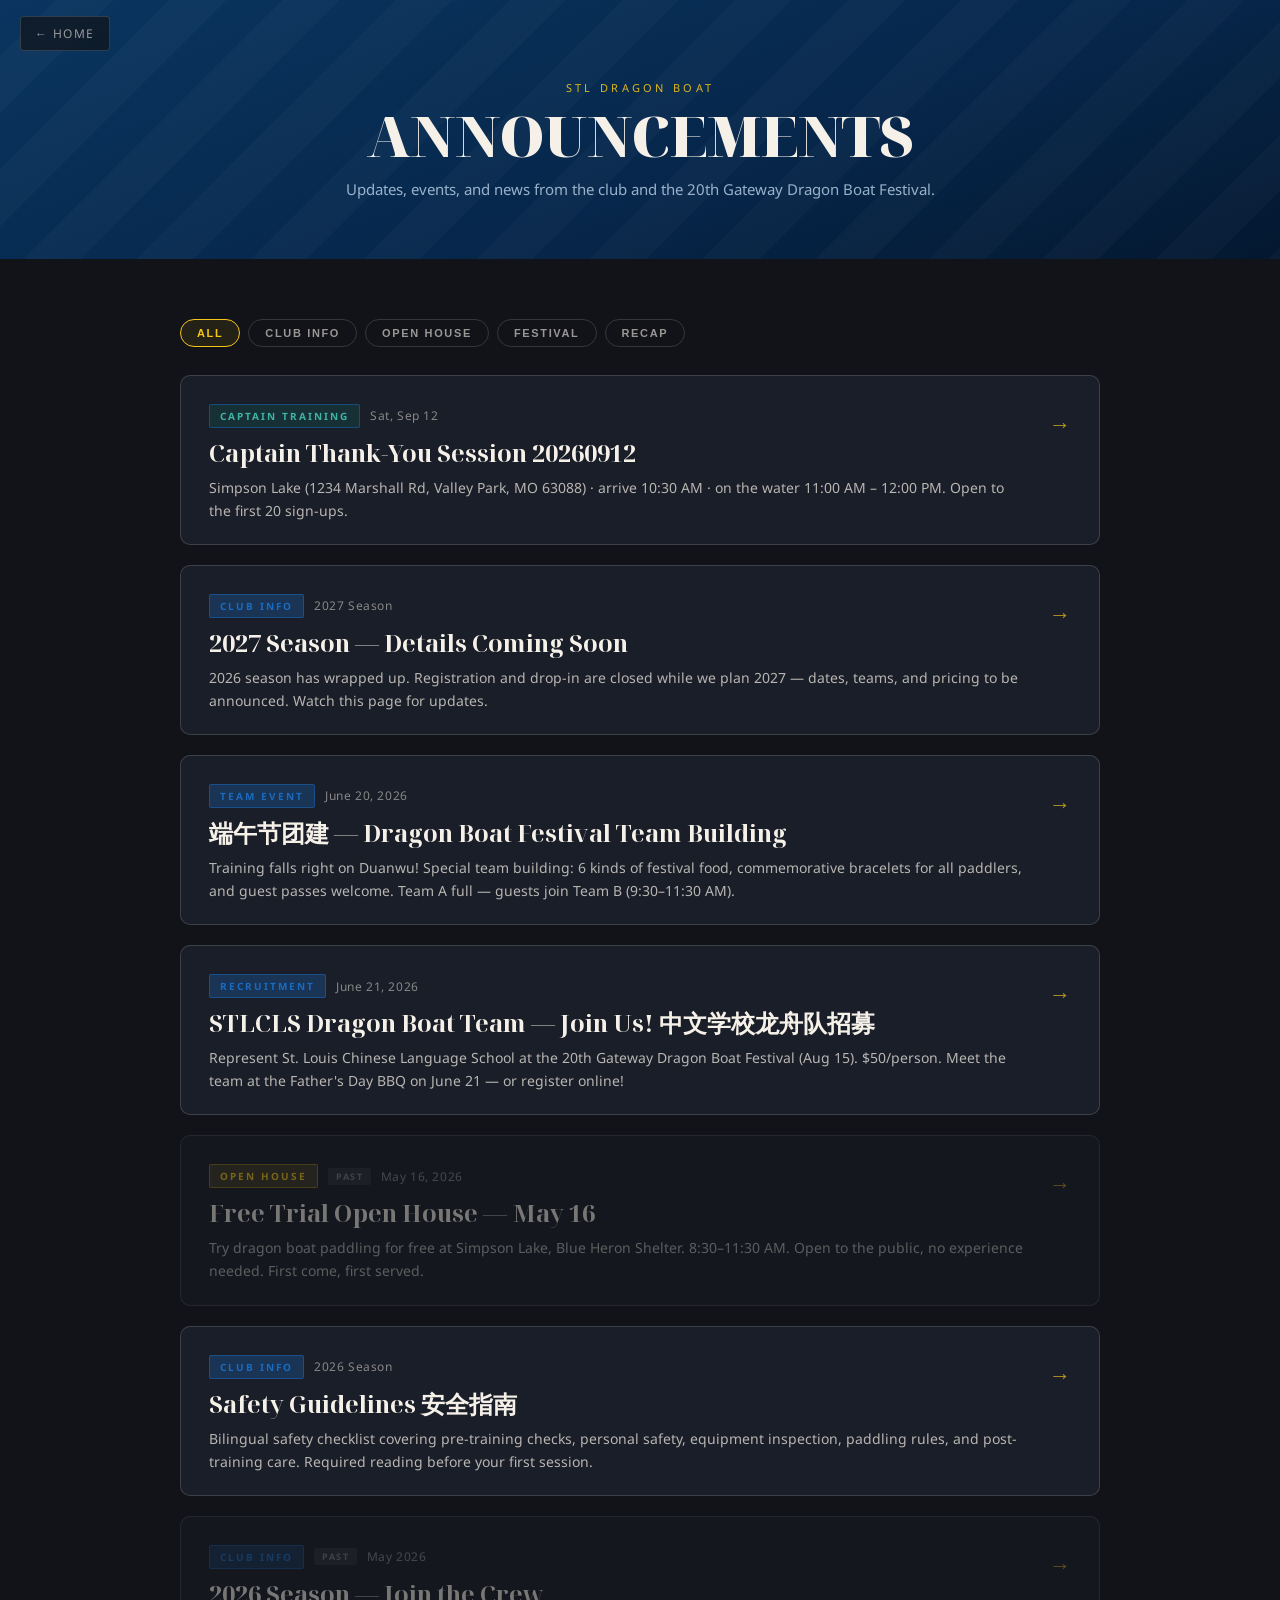
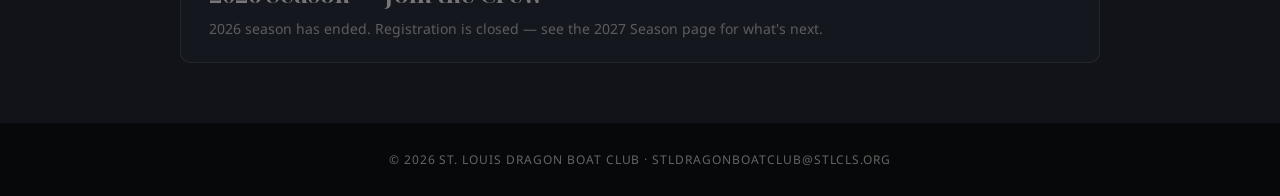
==== commit 93a524f3: "Auto-build event page: captain-session-2026-09-12" ====
--- a/announcements.html
+++ b/announcements.html
@@ -94,7 +94,7 @@
           <span class="post-type type-club" style="background:rgba(15,114,104,0.22);color:#3fb3a4;">Captain Training</span>
           <span class="post-date">Sat, Sep 12</span>
         </div>
-        <div class="post-title">感谢金主</div>
+        <div class="post-title">Captain Thank-You Session 20260912</div>
         <div class="post-summary">Simpson Lake (1234 Marshall Rd, Valley Park, MO 63088) · arrive 10:30 AM · on the water 11:00 AM – 12:00 PM. Open to the first 20 sign-ups.</div>
       </div>
       <div class="post-arrow">→</div>
